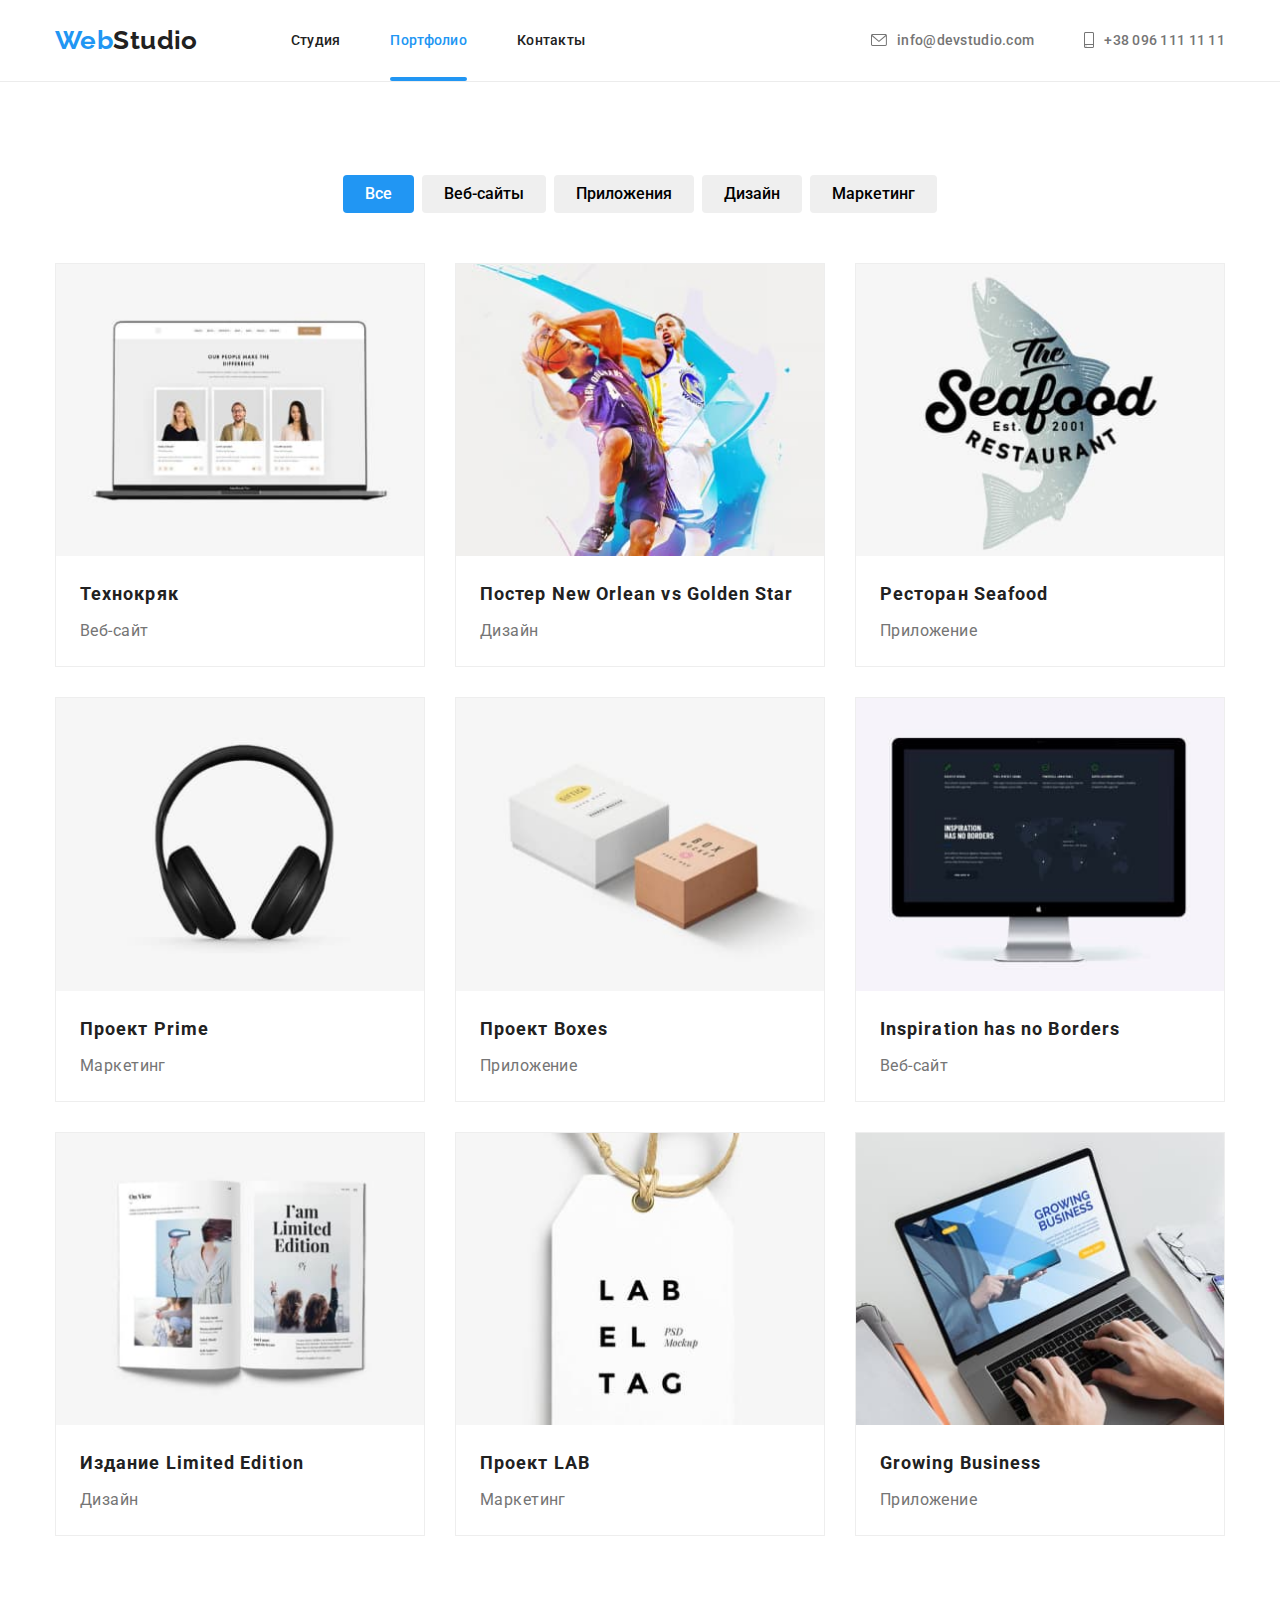
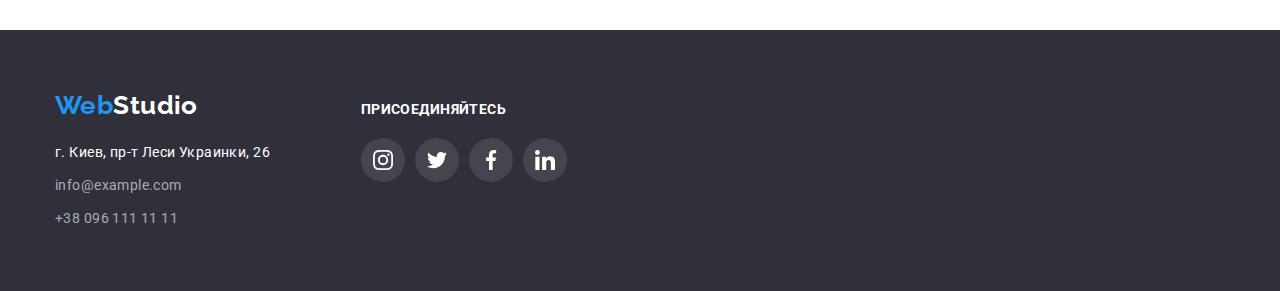
==== portfolio.html @ d0d167b7 "Initial commit" ====
<!DOCTYPE html>
<html lang="ru">
	<head>
		<meta charset="UTF-8" />
		<meta http-equiv="X-UA-Compatible" content="IE=edge" />
		<meta name="viewport" content="width=device-width, initial-scale=1.0" />
		<title>WebStudio</title>

		<!-- Шрифти -->

		<link rel="preconnect" href="https://fonts.googleapis.com" />
		<link rel="preconnect" href="https://fonts.gstatic.com" crossorigin />
		<link
			href="https://fonts.googleapis.com/css2?family=Raleway:wght@700&family=Roboto:wght@400;500;700;900&display=swap"
			rel="stylesheet"
		/>
		<!--Нормалізація стилів  -->

		<link
			rel="stylesheet"
			href="https://cdnjs.cloudflare.com/ajax/libs/modern-normalize/1.1.0/modern-normalize.min.css"
		/>

		<!-- Кастомні стилі -->

		<link rel="stylesheet" href="./css/styles.css" />
	</head>
	<body>
		<!-- Шапка сторінки -->

		<header class="header">
			<div class="container header-container">
				<nav class="header-nav">
					<!-- Логотип -->

					<a class="logo link" href="./index.html"><span class="logo-accent">Web</span>Studio</a>

					<!-- Навігація на інші сторінки -->

					<ul class="nav-list list">
						<li class="nav-item">
							<a class="header-link link" href="./index.html">Студия</a>
						</li>
						<li class="nav-item">
							<a class="header-link current-link link" href="./portfolio.html">Портфолио</a>
						</li>
						<li class="nav-item">
							<a class="header-link link" href="Контакты">Контакты</a>
						</li>
					</ul>
				</nav>

				<!-- Контакти -->

				<ul class="contacts-list list">
					<li class="contacts-list-item">
						<a class="contact-link link" href="mailto:info@devstudio.com">
							<svg class="icon-mail">
								<use href="./images/icons.svg#icon-envelope"></use>
							</svg>
							info@devstudio.com
						</a>
					</li>
					<li class="contacts-list-item">
						<a class="contact-link link" href="tel:+380961111111">
							<svg class="icon-phone">
								<use href="./images/icons.svg#icon-smartphone"></use>
							</svg>
							+38 096 111 11 11
						</a>
					</li>
				</ul>
			</div>
		</header>

		<!-- Унікальний контент сторінки -->

		<main>
			<!-- Секція Портфоліо -->

			<section class="section portfolio">
				<div class="container">
					<h1 class="visually-hidden">Примеры работ</h1>

					<!-- Кнопки -->

					<ul class="portfolio-list list">
						<li class="button-list-item">
							<button class="button-list active" type="button">Все</button>
						</li>
						<li class="button-list-item">
							<button class="button-list" type="button">Веб-сайты</button>
						</li>
						<li class="button-list-item">
							<button class="button-list" type="button">Приложения</button>
						</li>
						<li class="button-list-item">
							<button class="button-list" type="button">Дизайн</button>
						</li>
						<li class="button-list-item">
							<button class="button-list" type="button">Маркетинг</button>
						</li>
					</ul>

					<!-- Проекти -->

					<ul class="projects-list card-set list">
						<li class="projects-list-item card-set-item">
							<a class="projects-link link" href="">
								<div class="img-card">
									<img src="./images/portfolio/img-1.jpg" alt="Технокряк" width="370" height="294" />

									<div class="projects-overlay">
										<p class="overlay-text">
											Ресурс предлагает комплексные предложения с разным уровнем функционала и сервисов. Все это
											позволит посетителю получить исчерпывающие сведения о компании или частном лице.
										</p>
									</div>
								</div>
								<div class="img-content">
									<h2 class="projects-title">Технокряк</h2>
									<p class="projects-text">Веб-сайт</p>
								</div>
							</a>
						</li>
						<li class="projects-list-item card-set-item">
							<a class="projects-link link" href="">
								<div class="img-card">
									<img
										src="./images/portfolio/img-2.jpg"
										alt="Постер New Orlean vs Golden Star"
										width="370"
										height="294"
									/>
									<div class="projects-overlay">
										<p class="overlay-text">
											Ресурс предлагает комплексные предложения с разным уровнем функционала и сервисов. Все это
											позволит посетителю получить исчерпывающие сведения о компании или частном лице.
										</p>
									</div>
								</div>
								<div class="img-content">
									<h2 class="projects-title">Постер New Orlean vs Golden Star</h2>
									<p class="projects-text">Дизайн</p>
								</div>
							</a>
						</li>
						<li class="projects-list-item card-set-item">
							<a class="projects-link link" href="">
								<div class="img-card">
									<img src="./images/portfolio/img-3.jpg" alt="Ресторан Seafood" width="370" height="294" />
									<div class="projects-overlay">
										<p class="overlay-text">
											Ресурс предлагает комплексные предложения с разным уровнем функционала и сервисов. Все это
											позволит посетителю получить исчерпывающие сведения о компании или частном лице.
										</p>
									</div>
								</div>
								<div class="img-content">
									<h2 class="projects-title">Ресторан Seafood</h2>
									<p class="projects-text">Приложение</p>
								</div>
							</a>
						</li>
						<li class="projects-list-item card-set-item">
							<a class="projects-link link" href="">
								<div class="img-card">
									<img src="./images/portfolio/img-4.jpg" alt="Проект Prime" width="370" height="294" />
									<div class="projects-overlay">
										<p class="overlay-text">
											Ресурс предлагает комплексные предложения с разным уровнем функционала и сервисов. Все это
											позволит посетителю получить исчерпывающие сведения о компании или частном лице.
										</p>
									</div>
								</div>
								<div class="img-content">
									<h2 class="projects-title">Проект Prime</h2>
									<p class="projects-text">Маркетинг</p>
								</div>
							</a>
						</li>
						<li class="projects-list-item card-set-item">
							<a class="projects-link link" href="">
								<div class="img-card">
									<img src="./images/portfolio/img-5.jpg" alt="Проект Boxes" width="370" height="294" />
									<div class="projects-overlay">
										<p class="overlay-text">
											Ресурс предлагает комплексные предложения с разным уровнем функционала и сервисов. Все это
											позволит посетителю получить исчерпывающие сведения о компании или частном лице.
										</p>
									</div>
								</div>
								<div class="img-content">
									<h2 class="projects-title">Проект Boxes</h2>
									<p class="projects-text">Приложение</p>
								</div>
							</a>
						</li>
						<li class="projects-list-item card-set-item">
							<a class="projects-link link" href="">
								<div class="img-card">
									<img src="./images/portfolio/img-6.jpg" alt="Inspiration has no Borders" width="370" height="294" />
									<div class="projects-overlay">
										<p class="overlay-text">
											Ресурс предлагает комплексные предложения с разным уровнем функционала и сервисов. Все это
											позволит посетителю получить исчерпывающие сведения о компании или частном лице.
										</p>
									</div>
								</div>
								<div class="img-content">
									<h2 class="projects-title">Inspiration has no Borders</h2>
									<p class="projects-text">Веб-сайт</p>
								</div>
							</a>
						</li>
						<li class="projects-list-item card-set-item">
							<a class="projects-link link" href="">
								<div class="img-card">
									<img src="./images/portfolio/img-7.jpg" alt="Издание Limited Edition" width="370" height="294" />
									<div class="projects-overlay">
										<p class="overlay-text">
											Ресурс предлагает комплексные предложения с разным уровнем функционала и сервисов. Все это
											позволит посетителю получить исчерпывающие сведения о компании или частном лице.
										</p>
									</div>
								</div>
								<div class="img-content">
									<h2 class="projects-title">Издание Limited Edition</h2>
									<p class="projects-text">Дизайн</p>
								</div>
							</a>
						</li>
						<li class="projects-list-item card-set-item">
							<a class="projects-link link" href="">
								<div class="img-card">
									<img src="./images/portfolio/img-8.jpg" alt="Проект LAB" width="370" height="294" />
									<div class="projects-overlay">
										<p class="overlay-text">
											Ресурс предлагает комплексные предложения с разным уровнем функционала и сервисов. Все это
											позволит посетителю получить исчерпывающие сведения о компании или частном лице.
										</p>
									</div>
								</div>
								<div class="img-content">
									<h2 class="projects-title">Проект LAB</h2>
									<p class="projects-text">Маркетинг</p>
								</div>
							</a>
						</li>
						<li class="projects-list-item card-set-item">
							<a class="projects-link link" href="">
								<div class="img-card">
									<img src="./images/portfolio/img-9.jpg" alt="Growing Business" width="370" height="294" />
									<div class="projects-overlay">
										<p class="overlay-text">
											Ресурс предлагает комплексные предложения с разным уровнем функционала и сервисов. Все это
											позволит посетителю получить исчерпывающие сведения о компании или частном лице.
										</p>
									</div>
								</div>
								<div class="img-content">
									<h2 class="projects-title">Growing Business</h2>
									<p class="projects-text">Приложение</p>
								</div>
							</a>
						</li>
					</ul>
				</div>
			</section>
		</main>

		<!-- Підвал -->

		<footer class="footer">
			<div class="container">
				<div class="footer-container">
					<div class="address-container">
						<a class="logo link" href="./index.html"><span class="logo-accent">Web</span>Studio</a>

						<!-- Адреса -->

						<address>
							<ul class="footer-list link">
								<li class="footer-list-item">
									<a class="address map link" href="https://bit.ly/3pXMvUd" target="_blank" rel="noopener noreferrer"
										>г. Киев, пр-т Леси Украинки, 26</a
									>
								</li>

								<!-- Контакти -->

								<li class="footer-list-item">
									<a class="address-contact link" href="mailto:info@devstudio.com">info@example.com</a>
								</li>
								<li class="footer-list-item">
									<a class="address-contact link" href="tel:+380961111111">+38 096 111 11 11</a>
								</li>
							</ul>
						</address>
					</div>

					<div class="address-container">
						<p class="footer-title">присоединяйтесь</p>
						<ul class="networks-list list">
							<li class="networks-item">
								<a
									class="footer-social-link link"
									href="https://www.instagram.com"
									aria-label="instagram"
									target="_blank"
									rel="noreferrer noopener"
								>
									<svg class="footer-social-icon" width="20" height="20">
										<use href="./images/icons.svg#icon-instagram"></use>
									</svg>
								</a>
							</li>
							<li class="networks-item">
								<a
									class="footer-social-link link"
									href="https://www.twitter.com"
									aria-label="twitter"
									target="_blank"
									rel="noreferrer noopener"
								>
									<svg class="footer-social-icon" width="20" height="20">
										<use href="./images/icons.svg#icon-twitter"></use>
									</svg>
								</a>
							</li>
							<li class="networks-item">
								<a
									class="footer-social-link link"
									href="https://www.facebook.com"
									aria-label="facebook"
									target="_blank"
									rel="noreferrer noopener"
								>
									<svg class="footer-social-icon" width="20" height="20">
										<use href="./images/icons.svg#icon-facebook"></use>
									</svg>
								</a>
							</li>
							<li class="networks-item">
								<a
									class="footer-social-link link"
									href="https://www.linkedin.com"
									aria-label="linkedin"
									target="_blank"
									rel="noreferrer noopener"
								>
									<svg class="footer-social-icon" width="20" height="20">
										<use href="./images/icons.svg#icon-linkedin"></use>
									</svg>
								</a>
							</li>
						</ul>
					</div>
				</div>
			</div>
		</footer>
	</body>
</html>
---- css/styles.css ----
:root {

    /* Кольори тексту */
    --primary-text-color: #757575;
    --title-text-color: #212121;
    --secondary-title-color: #ffffff;
    --footer-text-color: rgba(255, 255, 255, 0.6);
    /* Кольори фону */
    --background-color: #ffffff;
    --secondary-background-color: #f5f4fa;
    --third-background-color: #2f303a;

    /* Акцентні кольори */
    --accent-color: #2196f3;
    --accent-color-focus: #188ce8;

    /* Інше */

    --items: 4;
    --indent: 30px;
    
}


body {
    background-color: var(--background-color);
    color: var(--primary-text-color);

    font-size: 14px;
    font-family: 'Roboto', sans-serif;
    letter-spacing: 0.03em;

}

.container {
    margin-left: auto;
    margin-right: auto;
    padding-left: 15px;
    padding-right: 15px;
    width: 1200px;


}

.section {
    padding-top: 94px;
    padding-bottom: 94px;
}

.link {
    text-decoration: none;
}

.list,
.footer-list {
    margin: 0;
    padding: 0;

    list-style: none;
}

.visually-hidden {
    position: absolute;
    width: 1px;
    height: 1px;
    margin: -1px;
    border: 0;
    padding: 0;

    white-space: nowrap;
    clip-path: inset(100%);
    clip: rect(0 0 0 0);
    overflow: hidden;
}

/* reset */

h1,
h2,
h3,
p {
    margin-top: 0;
    margin-bottom: 0;
}


img {
    display: block;
    max-width: 100%;
    height: auto;
}


/* Сітка із застосуванням Flex-box */

.card-set {
    display: flex;
    flex-wrap: wrap;
    margin: calc(-1 * var(--indent) / 2);
}

.card-set-item {
    margin: calc(var(--indent) / 2);
    flex-basis: calc((100% - (var(--indent))*var(--items)) / var(--items));
}


/* Шапка сторінки */

.header-container {
    display: flex;
    align-items: center;
}


.header {
    background-color: var(--background-color);
    outline: 1px solid #ECECEC;
}

.logo {
    margin-right: 93px;
    color: var(--title-text-color);

    font-family: 'Raleway', sans-serif;
    font-weight: 700;
    font-size: 26px;
    line-height: 1.2;
}

.logo-accent {
    color: var(--accent-color);
}

/* Навігація на інші сторінки */

.header-nav {
    display: flex;
    align-items: center;
}

.nav-list {
    display: flex;
}

.nav-item:not(:last-child) {
    margin-right: 50px;
}

.header-link {
    display: block;
    padding-top: 32px;
    padding-bottom: 32px;
    color: var(--title-text-color);
    font-weight: 500;
    line-height: 1.2;
    letter-spacing: 0.02em;

    transition-property: color;
    transition-duration: 250ms;
    transition-timing-function: cubic-bezier(0.4, 0, 0.2, 1);
}

.header-link:hover,
.header-link:focus {
    color: var(--accent-color);
}

/* АКЦЕНТНІ ЛІНІЇ */


.current-link {
    position: relative;
    display: flex;
    align-items: center;
    color: var(--accent-color);
}

.current-link::before {
    content: '';
    position: absolute;
    display: inline-block;
    left: 0;
    bottom: 0;
    width: 100%;
    height: 4px;

    background-color: var(--accent-color);
    border-radius: 2px;
}

/* Контакти */

.contacts-list {
    display: flex;
    margin-left: auto;
}

.contacts-list-item:not(:last-child) {
    margin-right: 50px;
}

.contact-link {
    display: flex;
    align-items: center;
    padding-top: 32px;
    padding-bottom: 32px;

    color: var(--primary-text-color);
    font-weight: 500;
    line-height: 1.2;
    letter-spacing: 0.02em;
    color: var(--primary-text-color);

    transition-property: color;
    transition-duration: 250ms;
    transition-timing-function: cubic-bezier(0.4, 0, 0.2, 1);
}

.contact-link:hover,
.contact-link:focus {
    color: var(--accent-color);
}

.icon-mail {
    margin-right: 10px;
    width: 16px;
    height: 12px;
    fill: currentColor;
}

.icon-phone {
    margin-right: 10px;
    width: 10px;
    height: 16px;
    fill: currentColor;
}

/* Унікальний контент сторінки(main) */

/* Секція Герой */

.section.hero {

    max-width: 1600px;
    margin-left: auto;
    margin-right: auto;
    background-size: cover;
    background-repeat: no-repeat;
    background-image: linear-gradient(to right, rgba(47, 48, 58, 0.4), rgba(47, 48, 58, 0.4)), url('../images/hero/Img.jpg');

    padding: 200px 0;
    background-color: var(--third-background-color);
    text-align: center;
}

.hero-title {
    margin-bottom: 30px;
    margin-left: auto;
    margin-right: auto;
    width: 696px;

    color: var(--secondary-title-color);
    font-weight: 900;
    font-size: 44px;
    line-height: 1.36;
    text-align: center;
    letter-spacing: 0.06em;
    text-transform: uppercase;
}

.hero-button {
    display: inline-block;
    border: none;
    border-radius: 4px;
    padding: 10px 32px;
    min-width: 200px;

    font-family: inherit;
    color: var(--secondary-title-color);
    background-color: var(--accent-color);
    cursor: pointer;
    font-weight: 700;
    font-size: 16px;
    line-height: 1.88;
    align-items: center;
    text-align: center;
    letter-spacing: 0.06em;

    transition-property: color, background-color;
    transition-duration: 250ms;
    transition-timing-function: cubic-bezier(0.4, 0, 0.2, 1);
}

.hero-button:hover,
.hero-button:focus {
    background-color: var(--accent-color-focus);
}



/* Секція Переваги */

.benefits-list-item::before {
    display: block;
    content: '';
    background-position: center;
    background-repeat: no-repeat;
    height: 120px;
    background-color: #F5F4FA;
    border-radius: 4px;
    margin-bottom: 30px;
}

.benefits-list-item.icon-antenna::before {
    background-image: url(../images/icons/antenna.svg);
}

.benefits-list-item.icon-clock::before {
    background-image: url(../images/icons/clock.svg);
}

.benefits-list-item.icon-diagram::before {
    background-image: url(../images/icons/diagram.svg);
}

.benefits-list-item.icon-astronaut::before {
    background-image: url(../images/icons/astronaut.svg);
}

.benefits-title {
    margin-bottom: 10px;

    color: var(--title-text-color);
    font-size: 14px;
    line-height: 1.14;
    text-transform: uppercase;
}

.benefits-text {

    line-height: 1.71;
}

/* Секція Наша робота */

.section.job {
    padding-top: 0;
}


.section-title {
    margin-bottom: 50px;

    color: var(--title-text-color);
    font-size: 36px;
    line-height: 1.17;
    text-align: center;
}

.job-list {
    --items: 3;
}

/* ЯРЛИКИ */

.job-card{
    position: relative;
    z-index: -1;
}


.title {
    position: absolute;
    display: flex;
    align-items: center;
    justify-content: center;
    bottom: 0px;
    width: 100%;
    padding-top: 27px;
    padding-bottom: 27px;
    background-color: rgba(47, 48, 58, 0.8);

    font-weight: 700;
    line-height: 1.14;
    text-transform: uppercase;
    color: var(--secondary-title-color);
}


/* Секція Наша команда */

.section.team {
    background-color: var(--secondary-background-color);
}


.team-list-item {

    text-align: center;
}

.card {

    background-color: var(--secondary-title-color);
    box-shadow: 0px 1px 3px rgba(0, 0, 0, 0.12), 0px 1px 1px rgba(0, 0, 0, 0.14),
    px 2px 1px rgba(0, 0, 0, 0.2);
    border-radius: 0px 0px 4px 4px;
}

.card-content {

    padding: 30px 0;
}

.team-member {
    margin-bottom: 10px;

    color: var(--title-text-color);
    font-weight: 500;
    font-size: 16px;
    line-height: 1.19;
}

.team-position {
    margin-bottom: 16px;

    font-size: 16px;
    line-height: 1.19;
}

.networks-list {
    display: flex;

    justify-content: center;
    gap: 10px;
}

.social-link {
    display: flex;
    align-items: center;
    justify-content: center;
    border-radius: 50%;
    width: 44px;
    height: 44px;
    color: #afb1b8;

    transition-property: color, background-color;
    transition-duration: 250ms;
    transition-timing-function: cubic-bezier(0.4, 0, 0.2, 1);
}

.social-link:hover,
.social-link:focus {
    background-color: var(--accent-color);
    color: #ffffff;
}

.social-icon {
    fill: currentColor;
}



/* Cекція Постійні клієнти */

.clients-list {
    --items: 6;
}

.clients-link {
    display: flex;
    align-items: center;
    justify-content: center;
    width: 170px;
    height: 92px;
    color: #afb1b8;
    border: 1px solid #afb1b8;
    border-radius: 4px;

    transition-property: color, border-color;
    transition-duration: 250ms;
    transition-timing-function: cubic-bezier(0.4, 0, 0.2, 1);
}

.clients-link:hover,
.clients-link:focus {
    color: var(--accent-color);
    border: 1px solid var(--accent-color);
}

.clients-icon {
    fill: currentColor;
}

/* Підвал */

.footer {
    padding: 60px 0;
    background-color: var(--third-background-color);
}

.footer-container {
    display: flex;
    align-items: baseline;
}

.address-container:not(:last-child) {
    margin-right: 70px;
}

.footer .logo {
    display: block;
    margin-bottom: 20px;

    color: var(--secondary-title-color);
}

/* Адреса */

.footer-list-item:not(:last-child) {
    margin-bottom: 9px;
}

.address.map {
    color: var(--secondary-title-color);
    font-style: normal;
    line-height: 1.71;
}

.address-contact {
    color: var(--footer-text-color);

    font-style: normal;
    line-height: 1.71;

    transition-property: color;
    transition-duration: 250ms;
    transition-timing-function: cubic-bezier(0.4, 0, 0.2, 1);
}

.address-contact:hover,
.address-contact:focus {
    color: var(--accent-color);
}

.footer-title {

    margin-bottom: 20px;
    font-weight: 700;
    line-height: 1.14;
    text-transform: uppercase;
    color: var(--secondary-title-color);
}


.footer-social-link {

    display: flex;
    align-items: center;
    justify-content: center;
    width: 44px;
    height: 44px;

    background-color: rgba(255, 255, 255, 0.1);
    color: #FFFFFF;
    border-radius: 50%;

    transition-property: background-color;
    transition-duration: 250ms;
    transition-timing-function: cubic-bezier(0.4, 0, 0.2, 1);
}

.footer-social-link:hover,
.footer-social-link:focus {
    background-color: var(--accent-color);
}

.footer-social-icon {
    fill: currentColor;
}


/* Модальне вікно */

.backdrop {
    position: fixed;
    top: 0;
    left: 0;
    width: 100%;
    height: 100%;
    background-color: rgba(0, 0, 0, 0.2);
    opacity: 1;
    visibility: visible;
    pointer-events: initial;

    transition-property: opacity, visibility;
    transition-duration: 250ms;
    transition-timing-function: cubic-bezier(0.4, 0, 0.2, 1);

}

.backdrop.is-hidden {
    opacity: 0;
    pointer-events: none;
    visibility: hidden;
}

.modal {
    position: absolute;
    top: 50%;
    left: 50%;
    transform: translate(-50%, -50%);
    width: 528px;
    height: 581px;
    background-color: var(--background-color);
    box-shadow: 0px 1px 3px rgba(0, 0, 0, 0.12), 0px 1px 1px rgba(0, 0, 0, 0.14), 0px 2px 1px rgba(0, 0, 0, 0.2);
    border-radius: 4px;
}

.modal-close-btn {
    position: absolute;
    display: flex;
    align-items: center;
    justify-content: center;
    width: 30px;
    height: 30px;
    border-radius: 50%;
    border: 0;
    padding: 0;
    right: 8px;
    top: 8px;
    background-color: transparent;
    border: 1px solid rgba(0, 0, 0, 0.1);
    cursor: pointer;
}

/* Секція Портфоліо */

/* Кнопки */

.portfolio-list {
    display: flex;
    margin-bottom: 50px;
    justify-content: center;
}

.button-list-item:not(:last-child) {
    margin-right: 8px;
}

.button-list {
    padding: 6px 22px;
    border: none;
    border-radius: 4px;
    cursor: pointer;

    font-family: inherit;
    font-weight: 500;
    font-size: 16px;
    line-height: 1.62;

    transition-property: color, background-color, box-shadow;
    transition-duration: 250ms;
    transition-timing-function: cubic-bezier(0.4, 0, 0.2, 1);

}

.button-list:hover,
.button-list:focus {
    color: var(--secondary-title-color);
    background-color: var(--accent-color);
    box-shadow: 0px 3px 1px rgba(0, 0, 0, 0.1), 0px 1px 2px rgba(0, 0, 0, 0.08),
        0px 2px 2px rgba(0, 0, 0, 0.12);
}


.button-list.active {
    background-color: var(--accent-color);
    color: var(--secondary-title-color);
}

.projects-title {
    margin-bottom: 4px;

    color: var(--title-text-color);
    font-size: 18px;
    line-height: 2;
    letter-spacing: 0.06em;
}

.projects-text {

    color: var(--primary-text-color);
    font-size: 16px;
    line-height: 1.88;
}

.projects-list {
    --items: 3;
}

.projects-list-item {
    border: 1px solid rgba(238, 238, 238, 1);
}

.img-content {
    padding: 20px 24px;
}

.projects-link {
    display: block;

    transition-property: box-shadow;
    transition-duration: 250ms;
    transition-timing-function: cubic-bezier(0.4, 0, 0.2, 1);

}


.projects-link:hover,
.projects-link:focus {
    box-shadow: 0px 1px 1px rgba(0, 0, 0, 0.12), 0px 4px 4px rgba(0, 0, 0, 0.06),
        1px 4px 6px rgba(0, 0, 0, 0.16);
}

/* Оверлей */

.img-card {
    position: relative;
    overflow: hidden;
}

.projects-overlay {
    position: absolute;
    width: 100%;
    height: 294px;
    top: 0;
    left: 0;
    transform: translateY(100%);
    background-color: rgba(33, 150, 243, 0.9);

    transition-property: transform;
    transition-duration: 250ms;
    transition-timing-function: cubic-bezier(0.4, 0, 0.2, 1);
}

.projects-link:hover .projects-overlay {
    transform: translateY(0);
}

.overlay-text {
    display: block;
    padding-top: 63px;
    padding-right: 24px;
    padding-bottom: 63px;
    padding-left: 24px;
    font-size: 18px;
    line-height: 1.56;
    letter-spacing: 0.03em;
    color: #ffffff;
}
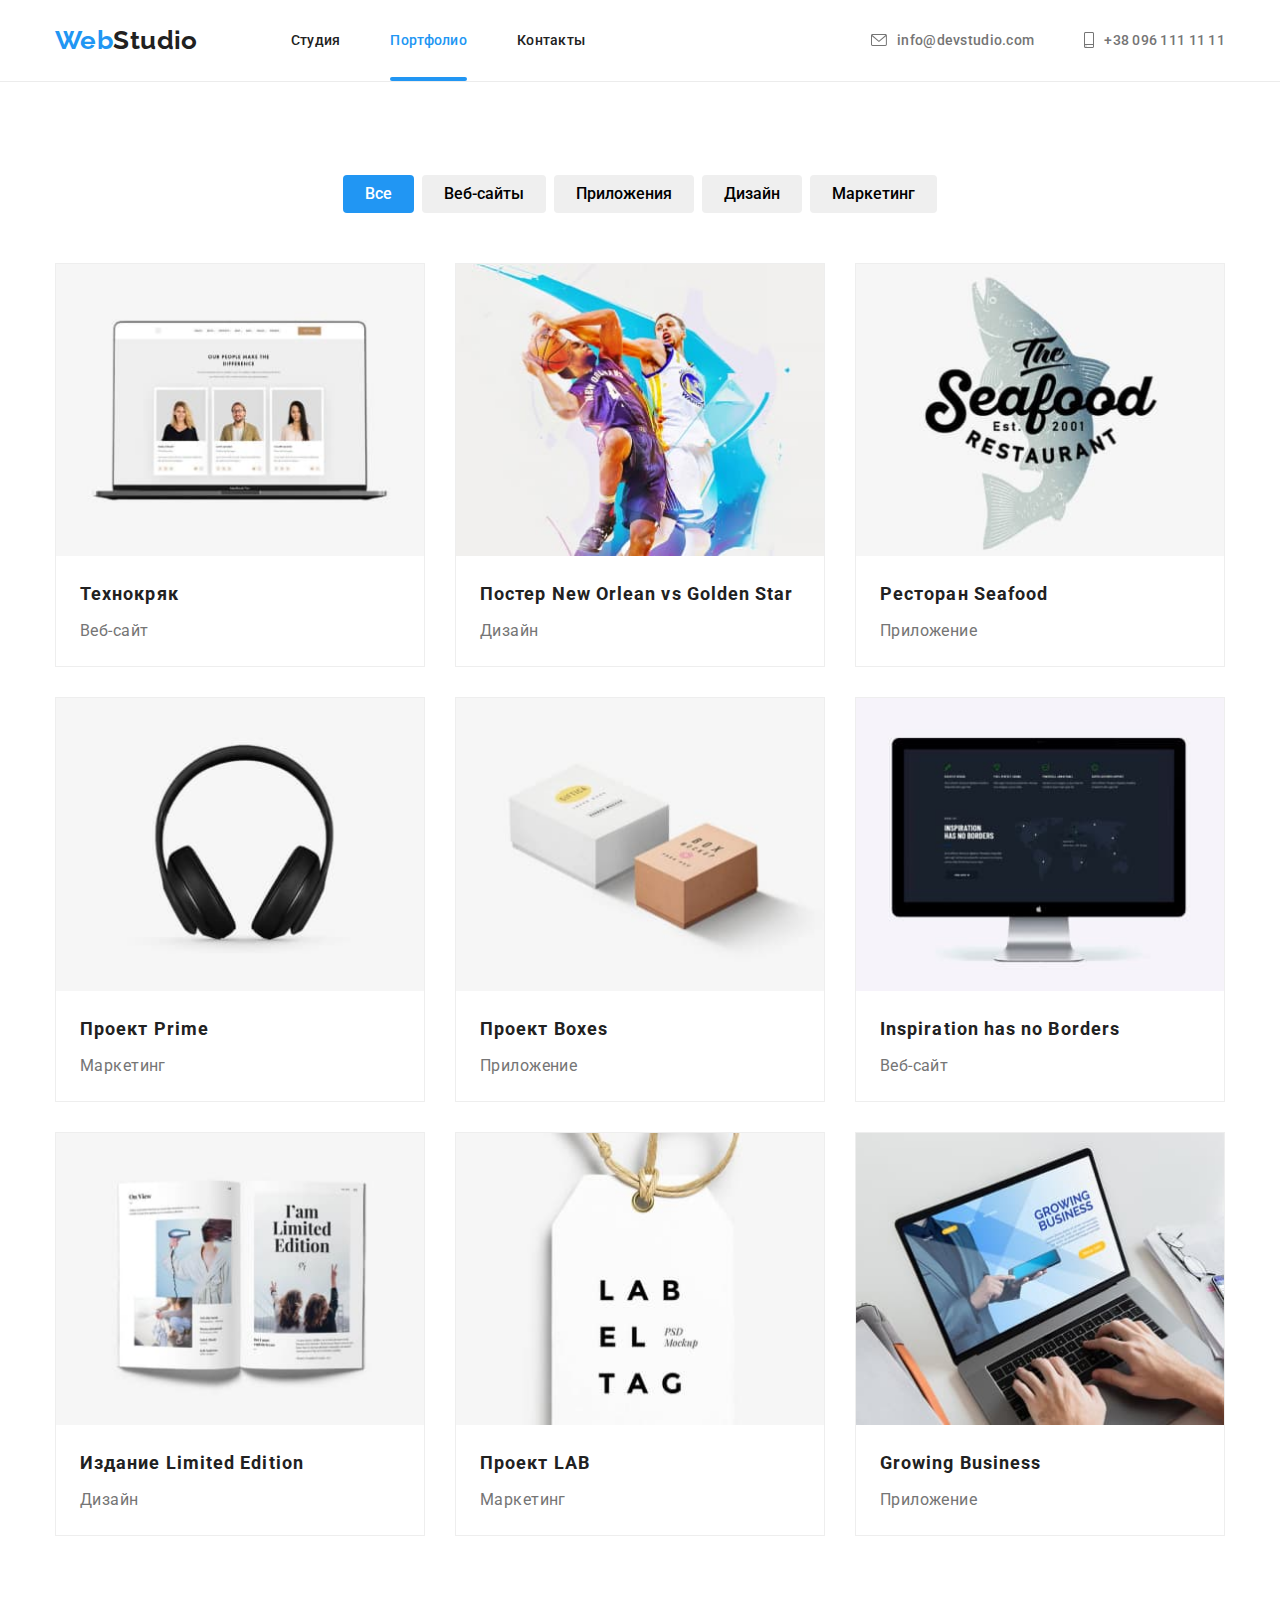
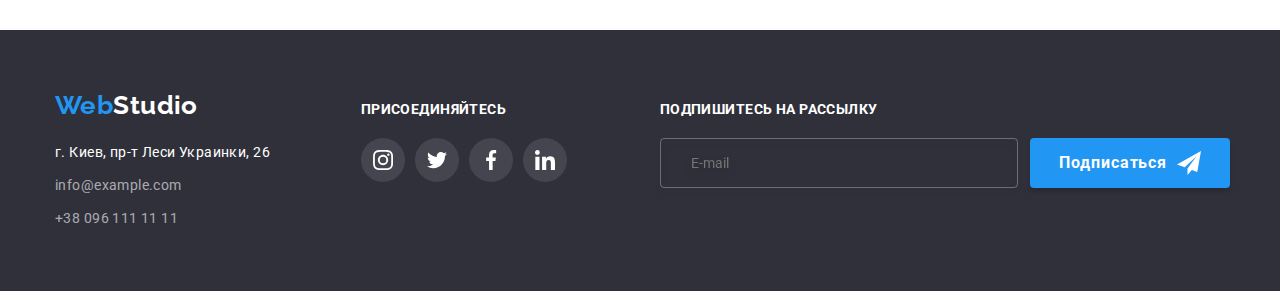
==== commit cb6a555d: "add changes" ====
--- a/portfolio.html
+++ b/portfolio.html
@@ -272,91 +272,107 @@
 		<!-- Підвал -->
 
 		<footer class="footer">
-			<div class="container">
-				<div class="footer-container">
-					<div class="address-container">
-						<a class="logo link" href="./index.html"><span class="logo-accent">Web</span>Studio</a>
-
-						<!-- Адреса -->
-
-						<address>
-							<ul class="footer-list link">
-								<li class="footer-list-item">
-									<a class="address map link" href="https://bit.ly/3pXMvUd" target="_blank" rel="noopener noreferrer"
-										>г. Киев, пр-т Леси Украинки, 26</a
-									>
-								</li>
-
-								<!-- Контакти -->
-
-								<li class="footer-list-item">
-									<a class="address-contact link" href="mailto:info@devstudio.com">info@example.com</a>
-								</li>
-								<li class="footer-list-item">
-									<a class="address-contact link" href="tel:+380961111111">+38 096 111 11 11</a>
-								</li>
-							</ul>
-						</address>
-					</div>
-
-					<div class="address-container">
-						<p class="footer-title">присоединяйтесь</p>
-						<ul class="networks-list list">
-							<li class="networks-item">
-								<a
-									class="footer-social-link link"
-									href="https://www.instagram.com"
-									aria-label="instagram"
-									target="_blank"
-									rel="noreferrer noopener"
+			<div class="container footer-container">
+				<div class="address-container">
+					<a class="logo link" href="./index.html"><span class="logo-accent">Web</span>Studio</a>
+
+					<!-- Адреса -->
+
+					<address>
+						<ul class="footer-list link">
+							<li class="footer-list-item">
+								<a class="address map link" href="https://bit.ly/3pXMvUd" target="_blank" rel="noopener noreferrer"
+									>г. Киев, пр-т Леси Украинки, 26</a
 								>
-									<svg class="footer-social-icon" width="20" height="20">
-										<use href="./images/icons.svg#icon-instagram"></use>
-									</svg>
-								</a>
 							</li>
-							<li class="networks-item">
-								<a
-									class="footer-social-link link"
-									href="https://www.twitter.com"
-									aria-label="twitter"
-									target="_blank"
-									rel="noreferrer noopener"
-								>
-									<svg class="footer-social-icon" width="20" height="20">
-										<use href="./images/icons.svg#icon-twitter"></use>
-									</svg>
-								</a>
+
+							<!-- Контакти -->
+
+							<li class="footer-list-item">
+								<a class="address-contact link" href="mailto:info@devstudio.com">info@example.com</a>
 							</li>
-							<li class="networks-item">
-								<a
-									class="footer-social-link link"
-									href="https://www.facebook.com"
-									aria-label="facebook"
-									target="_blank"
-									rel="noreferrer noopener"
-								>
-									<svg class="footer-social-icon" width="20" height="20">
-										<use href="./images/icons.svg#icon-facebook"></use>
-									</svg>
-								</a>
-							</li>
-							<li class="networks-item">
-								<a
-									class="footer-social-link link"
-									href="https://www.linkedin.com"
-									aria-label="linkedin"
-									target="_blank"
-									rel="noreferrer noopener"
-								>
-									<svg class="footer-social-icon" width="20" height="20">
-										<use href="./images/icons.svg#icon-linkedin"></use>
-									</svg>
-								</a>
+							<li class="footer-list-item">
+								<a class="address-contact link" href="tel:+380961111111">+38 096 111 11 11</a>
 							</li>
 						</ul>
+					</address>
+				</div>
+
+				<div class="social-container">
+					<p class="footer-title">присоединяйтесь</p>
+					<ul class="networks-list list">
+						<li class="networks-item">
+							<a
+								class="footer-social-link link"
+								href="https://www.instagram.com"
+								aria-label="instagram"
+								target="_blank"
+								rel="noreferrer noopener"
+							>
+								<svg class="footer-social-icon" width="20" height="20">
+									<use href="./images/icons.svg#icon-instagram"></use>
+								</svg>
+							</a>
+						</li>
+						<li class="networks-item">
+							<a
+								class="footer-social-link link"
+								href="https://www.twitter.com"
+								aria-label="twitter"
+								target="_blank"
+								rel="noreferrer noopener"
+							>
+								<svg class="footer-social-icon" width="20" height="20">
+									<use href="./images/icons.svg#icon-twitter"></use>
+								</svg>
+							</a>
+						</li>
+						<li class="networks-item">
+							<a
+								class="footer-social-link link"
+								href="https://www.facebook.com"
+								aria-label="facebook"
+								target="_blank"
+								rel="noreferrer noopener"
+							>
+								<svg class="footer-social-icon" width="20" height="20">
+									<use href="./images/icons.svg#icon-facebook"></use>
+								</svg>
+							</a>
+						</li>
+						<li class="networks-item">
+							<a
+								class="footer-social-link link"
+								href="https://www.linkedin.com"
+								aria-label="linkedin"
+								target="_blank"
+								rel="noreferrer noopener"
+							>
+								<svg class="footer-social-icon" width="20" height="20">
+									<use href="./images/icons.svg#icon-linkedin"></use>
+								</svg>
+							</a>
+						</li>
+					</ul>
+				</div>
+
+				<!-- Форма -->
+
+				<form class="footer-form">
+					<label for="email">
+						<span class="label-title">Подпишитесь на рассылку</span>
+					</label>
+					<div class="subscribe">
+						<input type="email" name="email" id="email" placeholder="E-mail" required class="footer-input" />
+
+						<button type="submit" class="button-submit">
+							Подписаться
+							<svg class="icon-send" width="24px" height="24px">
+								<use href="./images/icons.svg#icon-send"></use>
+							</svg>
+						</button>
 					</div>
-				</div>
+				</form>
 			</div>
 		</footer>
 	</body>
--- a/css/styles.css
+++ b/css/styles.css
@@ -505,8 +505,15 @@
     align-items: baseline;
 }
 
-.address-container:not(:last-child) {
-    margin-right: 70px;
+
+.social-container {
+    display: inline-block;
+    margin-left: 70px;
+}
+
+
+.footer-form {
+    margin-left: 93px;
 }
 
 .footer .logo {
@@ -577,6 +584,67 @@
 }
 
 .footer-social-icon {
+    fill: currentColor;
+}
+
+/* Форма */
+
+.subscribe {
+    display: flex;
+}
+
+
+.label-title {
+    display: block;
+    margin-bottom: 20px;
+
+    font-weight: 700;
+    line-height: 1.14;
+    text-transform: uppercase;
+
+    color: var(--secondary-title-color);
+}
+
+.footer-input {
+    padding-left: 30px;
+    background-color: inherit;
+
+    width: 358px;
+    height: 50px;
+
+    /* color: #FFFFFF; */
+    border: 1px solid rgba(255, 255, 255, 0.3);
+    filter: drop-shadow(0px 4px 4px rgba(0, 0, 0, 0.15));
+    border-radius: 4px;
+}
+
+.button-submit {
+    display: inline-flex;
+    align-items: center;
+    text-align: center;
+
+    margin-left: 12px;
+    padding: 10px 29px;
+    border-radius: 4px;
+    border: none;
+    min-width: 200px;
+
+
+    color: var(--secondary-title-color);
+    background-color: var(--accent-color);
+    box-shadow: 0px 4px 4px rgba(0, 0, 0, 0.15);
+
+    cursor: pointer;
+
+    font-family: inherit;
+    font-weight: 700;
+    font-size: 16px;
+    line-height: 1.88;
+    letter-spacing: 0.06em;
+}
+
+.icon-send {
+    margin-left: 10px;
     fill: currentColor;
 }
 
